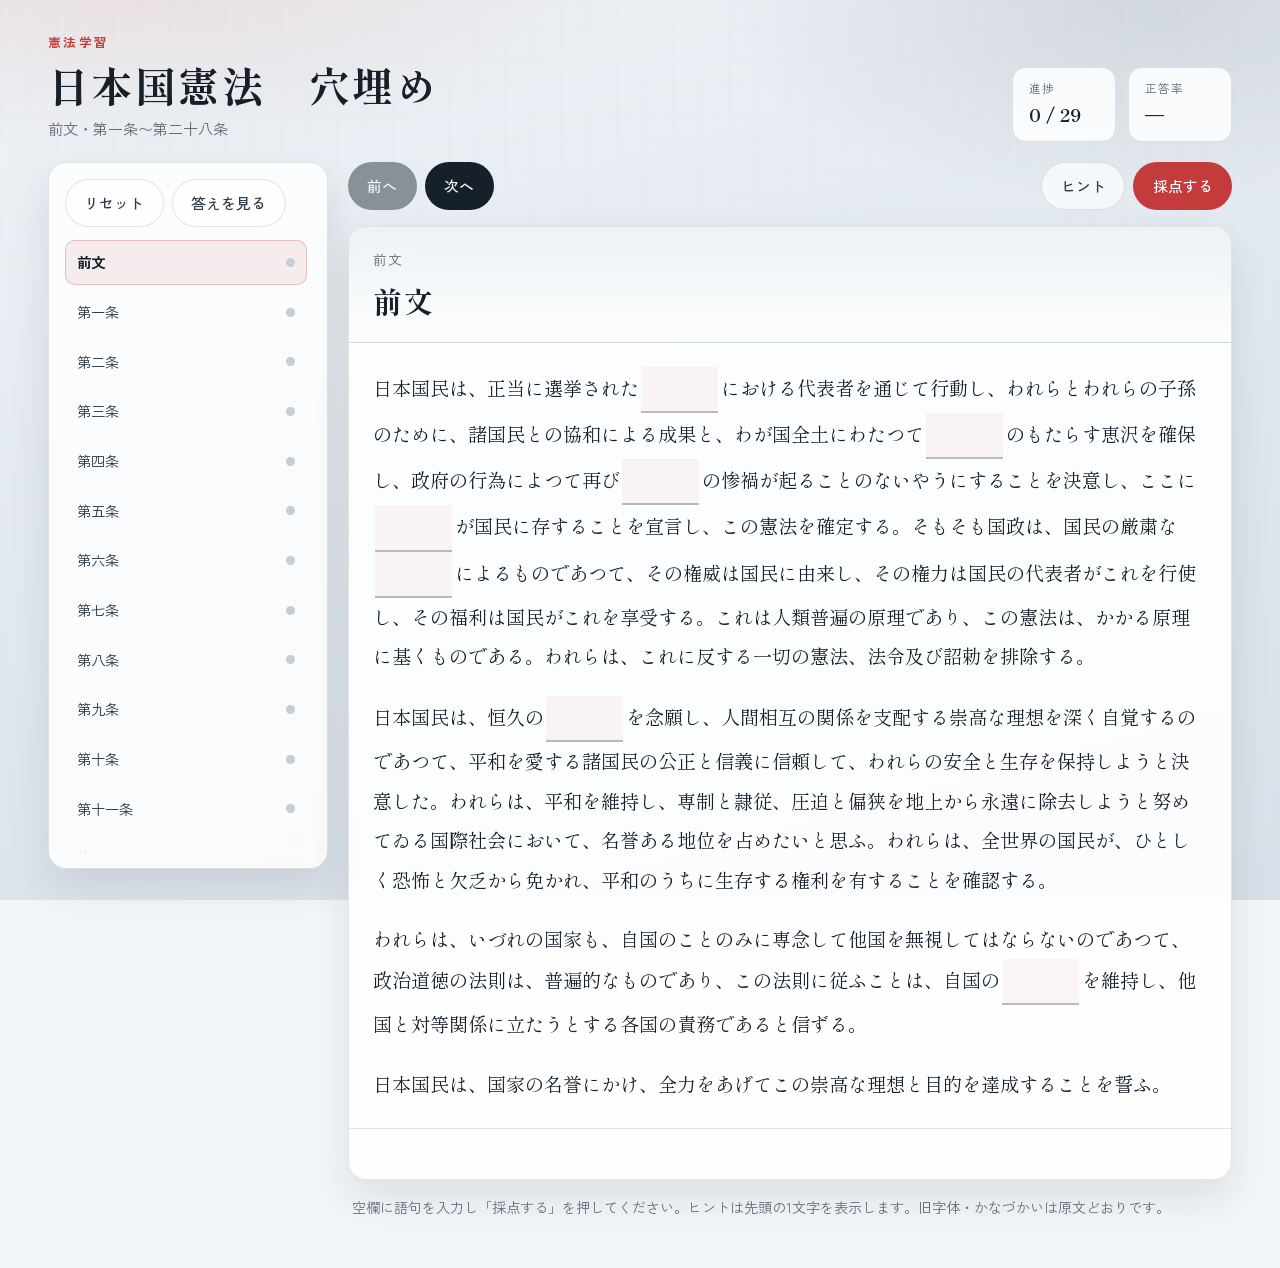
==== index.html @ 5df49789 "ページの作成" ====
<!DOCTYPE html>
<html lang="ja">
<head>
  <meta charset="UTF-8" />
  <meta name="viewport" content="width=device-width, initial-scale=1.0" />
  <title>日本国憲法 穴埋め学習｜第一条〜第二十八条</title>
  <link rel="preconnect" href="https://fonts.googleapis.com" />
  <link rel="preconnect" href="https://fonts.gstatic.com" crossorigin />
  <link href="https://fonts.googleapis.com/css2?family=Shippori+Mincho:wght@400;600;700&family=Zen+Kaku+Gothic+New:wght@400;500;700&display=swap" rel="stylesheet" />
  <link rel="stylesheet" href="style.css" />
</head>
<body>
  <div class="page-bg" aria-hidden="true"></div>

  <header class="site-header">
    <div class="brand">
      <p class="brand-mark">憲法学習</p>
      <h1>日本国憲法　穴埋め</h1>
      <p class="brand-sub">前文・第一条〜第二十八条</p>
    </div>
    <div class="header-stats" aria-live="polite">
      <div class="stat">
        <span class="stat-label">進捗</span>
        <span class="stat-value" id="progress-text">0 / 0</span>
      </div>
      <div class="stat">
        <span class="stat-label">正答率</span>
        <span class="stat-value" id="accuracy-text">—</span>
      </div>
    </div>
  </header>

  <div class="layout">
    <aside class="sidebar" aria-label="条文一覧">
      <div class="sidebar-tools">
        <button type="button" class="btn btn-ghost" id="btn-reset" title="入力と採点をクリア">リセット</button>
        <button type="button" class="btn btn-ghost" id="btn-reveal-all" title="すべての答えを表示">答えを見る</button>
      </div>
      <nav id="article-nav" class="article-nav"></nav>
    </aside>

    <main class="main">
      <section class="toolbar" aria-label="操作">
        <div class="toolbar-left">
          <button type="button" class="btn btn-secondary" id="btn-prev" disabled>前へ</button>
          <button type="button" class="btn btn-secondary" id="btn-next">次へ</button>
        </div>
        <div class="toolbar-right">
          <button type="button" class="btn btn-ghost" id="btn-hint">ヒント</button>
          <button type="button" class="btn btn-primary" id="btn-check">採点する</button>
        </div>
      </section>

      <article class="card" id="quiz-card">
        <header class="card-header">
          <p class="chapter" id="chapter-label"></p>
          <h2 id="article-title"></h2>
        </header>
        <div class="card-body" id="quiz-body"></div>
        <footer class="card-footer">
          <p class="feedback" id="feedback" role="status"></p>
        </footer>
      </article>

      <p class="howto">
        空欄に語句を入力し「採点する」を押してください。ヒントは先頭の1文字を表示します。旧字体・かなづかいは原文どおりです。
      </p>
    </main>
  </div>

  <script src="data.js"></script>
  <script src="app.js"></script>
</body>
</html>
---- style.css ----
:root {
  --ink: #15202b;
  --ink-soft: #2c3a48;
  --muted: #5f6d7a;
  --line: rgba(21, 32, 43, 0.12);
  --paper: #f3f6f8;
  --paper-deep: #e4ebf0;
  --surface: rgba(255, 255, 255, 0.82);
  --accent: #c43b3b;
  --accent-deep: #9e2f2f;
  --ok: #1f7a4c;
  --ok-bg: rgba(31, 122, 76, 0.12);
  --ng: #b42318;
  --ng-bg: rgba(180, 35, 24, 0.1);
  --hint: #8a5a12;
  --shadow: 0 18px 40px rgba(21, 32, 43, 0.1);
  --radius: 18px;
  --font-display: "Shippori Mincho", "Hiragino Mincho ProN", serif;
  --font-ui: "Zen Kaku Gothic New", "Hiragino Sans", sans-serif;
}

*,
*::before,
*::after {
  box-sizing: border-box;
}

html {
  scroll-behavior: smooth;
}

body {
  margin: 0;
  min-height: 100vh;
  color: var(--ink);
  font-family: var(--font-ui);
  background: var(--paper);
  line-height: 1.7;
}

.page-bg {
  position: fixed;
  inset: 0;
  z-index: -1;
  background:
    radial-gradient(ellipse 80% 50% at 10% -10%, rgba(196, 59, 59, 0.14), transparent 55%),
    radial-gradient(ellipse 70% 45% at 90% 0%, rgba(44, 58, 72, 0.12), transparent 50%),
    linear-gradient(165deg, #eef3f6 0%, #e2e9ef 45%, #d7e0e8 100%);
}

.page-bg::after {
  content: "";
  position: absolute;
  inset: 0;
  opacity: 0.35;
  background-image:
    linear-gradient(rgba(21, 32, 43, 0.03) 1px, transparent 1px),
    linear-gradient(90deg, rgba(21, 32, 43, 0.03) 1px, transparent 1px);
  background-size: 28px 28px;
  mask-image: linear-gradient(to bottom, black 0%, transparent 85%);
}

.site-header {
  display: flex;
  flex-wrap: wrap;
  justify-content: space-between;
  gap: 1.25rem;
  align-items: end;
  padding: 2rem clamp(1.25rem, 4vw, 3rem) 1.25rem;
  animation: rise 0.7s ease both;
}

.brand-mark {
  margin: 0 0 0.35rem;
  font-size: 0.78rem;
  letter-spacing: 0.28em;
  text-transform: uppercase;
  color: var(--accent);
  font-weight: 700;
}

.brand h1 {
  margin: 0;
  font-family: var(--font-display);
  font-size: clamp(1.7rem, 4vw, 2.55rem);
  font-weight: 700;
  letter-spacing: 0.06em;
  line-height: 1.25;
}

.brand-sub {
  margin: 0.4rem 0 0;
  color: var(--muted);
  font-size: 0.95rem;
}

.header-stats {
  display: flex;
  gap: 0.75rem;
}

.stat {
  min-width: 6.5rem;
  padding: 0.7rem 1rem;
  border: 1px solid var(--line);
  background: var(--surface);
  backdrop-filter: blur(8px);
  border-radius: 14px;
}

.stat-label {
  display: block;
  font-size: 0.72rem;
  color: var(--muted);
  letter-spacing: 0.08em;
}

.stat-value {
  font-family: var(--font-display);
  font-size: 1.15rem;
  font-weight: 700;
}

.layout {
  display: grid;
  grid-template-columns: minmax(220px, 280px) minmax(0, 1fr);
  gap: 1.25rem;
  padding: 0 clamp(1.25rem, 4vw, 3rem) 3rem;
  align-items: start;
}

.sidebar {
  position: sticky;
  top: 1rem;
  padding: 1rem;
  border: 1px solid var(--line);
  border-radius: var(--radius);
  background: var(--surface);
  backdrop-filter: blur(10px);
  box-shadow: var(--shadow);
  animation: rise 0.8s ease 0.08s both;
}

.sidebar-tools {
  display: flex;
  gap: 0.5rem;
  margin-bottom: 0.85rem;
}

.article-nav {
  display: flex;
  flex-direction: column;
  gap: 0.35rem;
  max-height: min(68vh, 640px);
  overflow: auto;
  padding-right: 0.25rem;
}

.nav-item {
  display: flex;
  align-items: center;
  justify-content: space-between;
  gap: 0.5rem;
  width: 100%;
  padding: 0.55rem 0.7rem;
  border: 1px solid transparent;
  border-radius: 10px;
  background: transparent;
  color: var(--ink-soft);
  font: inherit;
  font-size: 0.9rem;
  text-align: left;
  cursor: pointer;
  transition: background 0.2s ease, border-color 0.2s ease, transform 0.2s ease;
}

.nav-item:hover {
  background: rgba(21, 32, 43, 0.04);
}

.nav-item.active {
  background: rgba(196, 59, 59, 0.08);
  border-color: rgba(196, 59, 59, 0.28);
  color: var(--ink);
  font-weight: 700;
}

.nav-item.done .nav-dot {
  background: var(--ok);
}

.nav-item.partial .nav-dot {
  background: #d4a017;
}

.nav-dot {
  width: 0.55rem;
  height: 0.55rem;
  border-radius: 50%;
  background: #c5ced6;
  flex-shrink: 0;
}

.main {
  animation: rise 0.85s ease 0.12s both;
}

.toolbar {
  display: flex;
  flex-wrap: wrap;
  justify-content: space-between;
  gap: 0.75rem;
  margin-bottom: 1rem;
}

.toolbar-left,
.toolbar-right {
  display: flex;
  flex-wrap: wrap;
  gap: 0.5rem;
}

.btn {
  appearance: none;
  border: 1px solid transparent;
  border-radius: 999px;
  padding: 0.65rem 1.15rem;
  font: inherit;
  font-size: 0.92rem;
  font-weight: 500;
  cursor: pointer;
  transition: transform 0.15s ease, background 0.2s ease, border-color 0.2s ease, opacity 0.2s ease;
}

.btn:hover:not(:disabled) {
  transform: translateY(-1px);
}

.btn:disabled {
  opacity: 0.45;
  cursor: not-allowed;
}

.btn-primary {
  background: var(--accent);
  color: #fff;
}

.btn-primary:hover:not(:disabled) {
  background: var(--accent-deep);
}

.btn-secondary {
  background: var(--ink);
  color: #fff;
}

.btn-ghost {
  background: rgba(255, 255, 255, 0.65);
  border-color: var(--line);
  color: var(--ink-soft);
}

.card {
  border: 1px solid var(--line);
  border-radius: var(--radius);
  background: rgba(255, 255, 255, 0.9);
  box-shadow: var(--shadow);
  overflow: hidden;
}

.card-header {
  padding: 1.35rem 1.5rem 1rem;
  border-bottom: 1px solid var(--line);
  background: linear-gradient(180deg, rgba(228, 235, 240, 0.65), transparent);
}

.chapter {
  margin: 0 0 0.35rem;
  color: var(--muted);
  font-size: 0.85rem;
  letter-spacing: 0.06em;
}

.card-header h2 {
  margin: 0;
  font-family: var(--font-display);
  font-size: clamp(1.35rem, 3vw, 1.8rem);
  letter-spacing: 0.08em;
}

.card-body {
  padding: 1.5rem;
  font-family: var(--font-display);
  font-size: clamp(1.05rem, 2.2vw, 1.2rem);
  line-height: 2.05;
}

.passage {
  margin: 0 0 1.25rem;
}

.passage:last-child {
  margin-bottom: 0;
}

.clause-label {
  display: inline-block;
  margin-right: 0.4rem;
  padding: 0.05rem 0.45rem;
  border-radius: 6px;
  background: var(--paper-deep);
  color: var(--ink-soft);
  font-family: var(--font-ui);
  font-size: 0.78rem;
  font-weight: 700;
  vertical-align: middle;
}

.blank {
  display: inline-flex;
  align-items: center;
  margin: 0 0.15rem;
  vertical-align: baseline;
}

.blank input {
  width: var(--blank-width, 7.5rem);
  min-width: 4.5rem;
  max-width: 100%;
  padding: 0.15rem 0.45rem;
  border: none;
  border-bottom: 2px solid rgba(21, 32, 43, 0.28);
  border-radius: 0;
  background: rgba(196, 59, 59, 0.05);
  color: var(--ink);
  font: inherit;
  font-size: 1em;
  text-align: center;
  transition: border-color 0.2s ease, background 0.2s ease, box-shadow 0.2s ease;
}

.blank input:focus {
  outline: none;
  border-bottom-color: var(--accent);
  background: rgba(196, 59, 59, 0.08);
  box-shadow: 0 6px 16px rgba(196, 59, 59, 0.08);
}

.blank.correct input {
  border-bottom-color: var(--ok);
  background: var(--ok-bg);
  color: var(--ok);
}

.blank.incorrect input {
  border-bottom-color: var(--ng);
  background: var(--ng-bg);
  color: var(--ng);
}

.blank.hinted input {
  border-bottom-color: #d4a017;
  background: rgba(212, 160, 23, 0.12);
}

.blank.revealed input {
  border-bottom-color: var(--ink-soft);
  background: rgba(21, 32, 43, 0.05);
  color: var(--ink);
}

.card-footer {
  min-height: 3.2rem;
  padding: 0.85rem 1.5rem 1.2rem;
  border-top: 1px solid var(--line);
}

.feedback {
  margin: 0;
  font-size: 0.95rem;
  color: var(--muted);
}

.feedback.ok {
  color: var(--ok);
  font-weight: 700;
}

.feedback.ng {
  color: var(--ng);
  font-weight: 700;
}

.howto {
  margin: 1rem 0.25rem 0;
  color: var(--muted);
  font-size: 0.88rem;
}

@keyframes rise {
  from {
    opacity: 0;
    transform: translateY(12px);
  }
  to {
    opacity: 1;
    transform: translateY(0);
  }
}

@media (max-width: 860px) {
  .layout {
    grid-template-columns: 1fr;
  }

  .sidebar {
    position: static;
  }

  .article-nav {
    display: grid;
    grid-template-columns: repeat(auto-fill, minmax(7.5rem, 1fr));
    max-height: none;
  }

  .nav-item {
    font-size: 0.82rem;
  }
}

@media (max-width: 520px) {
  .site-header {
    padding-top: 1.4rem;
  }

  .header-stats {
    width: 100%;
  }

  .stat {
    flex: 1;
  }

  .card-body {
    padding: 1.15rem;
  }

  .btn {
    padding: 0.6rem 0.95rem;
  }
}
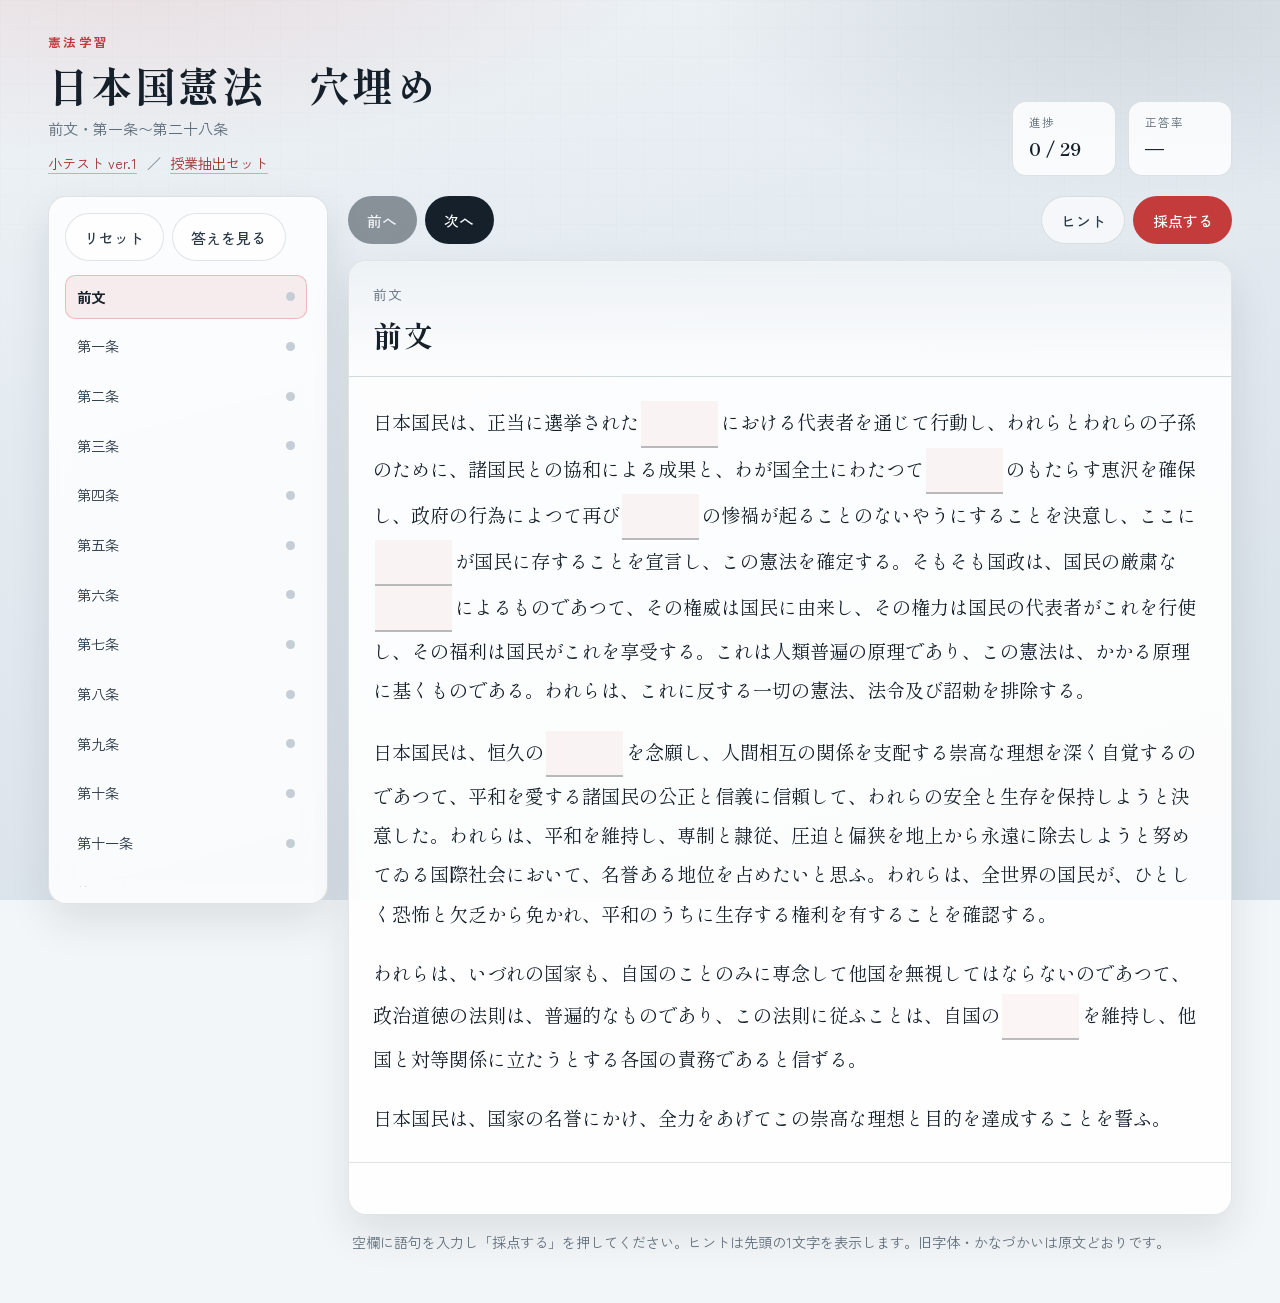
==== commit 86361d85: "テスト用" ====
--- a/index.html
+++ b/index.html
@@ -17,6 +17,11 @@
       <p class="brand-mark">憲法学習</p>
       <h1>日本国憲法　穴埋め</h1>
       <p class="brand-sub">前文・第一条〜第二十八条</p>
+      <p class="pack-nav">
+        <a href="quiz.html">小テスト ver.1</a>
+        <span class="pack-sep" aria-hidden="true">／</span>
+        <a href="study.html">授業抽出セット</a>
+      </p>
     </div>
     <div class="header-stats" aria-live="polite">
       <div class="stat">
--- a/style.css
+++ b/style.css
@@ -94,6 +94,23 @@
   font-size: 0.95rem;
 }
 
+.pack-nav {
+  margin: 0.65rem 0 0;
+  font-size: 0.88rem;
+}
+
+.pack-nav a {
+  color: var(--accent-deep);
+  text-decoration: none;
+  border-bottom: 1px solid rgba(158, 47, 47, 0.35);
+  transition: border-color 0.2s ease, color 0.2s ease;
+}
+
+.pack-nav a:hover {
+  color: var(--accent);
+  border-bottom-color: var(--accent);
+}
+
 .header-stats {
   display: flex;
   gap: 0.75rem;
@@ -450,3 +467,331 @@
     padding: 0.6rem 0.95rem;
   }
 }
+
+/* —— 憲法条文 小テスト —— */
+.test-page .test-header {
+  align-items: stretch;
+}
+
+.pack-sep {
+  margin: 0 0.35rem;
+  color: var(--muted);
+}
+
+.score-box {
+  min-width: 8.5rem;
+  padding: 0.85rem 1.1rem 1rem;
+  border: 2px solid rgba(196, 59, 59, 0.45);
+  border-radius: 14px;
+  background: rgba(255, 255, 255, 0.9);
+  box-shadow: var(--shadow);
+  text-align: center;
+  align-self: center;
+  transition: transform 0.25s ease, box-shadow 0.25s ease;
+}
+
+.score-box.pulse {
+  transform: scale(1.04);
+  box-shadow: 0 10px 28px rgba(196, 59, 59, 0.22);
+}
+
+.score-label {
+  display: block;
+  font-size: 0.75rem;
+  letter-spacing: 0.2em;
+  color: var(--accent);
+  font-weight: 700;
+}
+
+.score-line {
+  display: flex;
+  align-items: baseline;
+  justify-content: center;
+  gap: 0.2rem;
+  margin-top: 0.2rem;
+  font-family: var(--font-display);
+}
+
+.score-value {
+  font-size: 2rem;
+  font-weight: 700;
+  color: var(--muted);
+  min-width: 1.6em;
+}
+
+.score-value.scored {
+  color: var(--accent);
+}
+
+.score-slash,
+.score-max {
+  font-size: 1.25rem;
+  color: var(--ink-soft);
+}
+
+.test-meta {
+  display: flex;
+  flex-wrap: wrap;
+  gap: 0.85rem 1.25rem;
+  align-items: center;
+  padding: 0 clamp(1.25rem, 4vw, 3rem) 1rem;
+  animation: rise 0.75s ease 0.05s both;
+}
+
+.meta-field {
+  display: inline-flex;
+  align-items: center;
+  gap: 0.25rem;
+  color: var(--ink-soft);
+  font-size: 0.95rem;
+}
+
+.meta-input {
+  border: none;
+  border-bottom: 1.5px solid rgba(21, 32, 43, 0.28);
+  background: rgba(255, 255, 255, 0.55);
+  color: var(--ink);
+  font: inherit;
+  font-family: var(--font-display);
+  text-align: center;
+  padding: 0.15rem 0.35rem;
+}
+
+.meta-input:focus {
+  outline: none;
+  border-bottom-color: var(--accent);
+  background: rgba(196, 59, 59, 0.06);
+}
+
+.meta-class,
+.meta-number {
+  width: 2.8rem;
+}
+
+.meta-name {
+  width: min(14rem, 42vw);
+  text-align: left;
+}
+
+.meta-name-field {
+  gap: 0.45rem;
+}
+
+.test-toolbar {
+  padding: 0 clamp(1.25rem, 4vw, 3rem);
+  margin-bottom: 1rem;
+  animation: rise 0.8s ease 0.08s both;
+}
+
+.test-layout {
+  display: grid;
+  grid-template-columns: minmax(0, 1fr) minmax(240px, 300px);
+  gap: 1.25rem;
+  padding: 0 clamp(1.25rem, 4vw, 3rem) 3rem;
+  align-items: start;
+  animation: rise 0.85s ease 0.12s both;
+}
+
+.test-exam .card-body {
+  padding: 1.35rem 1.5rem 0.5rem;
+}
+
+.exam-article {
+  margin-bottom: 1.35rem;
+  padding-bottom: 1.1rem;
+  border-bottom: 1px dashed var(--line);
+}
+
+.exam-article:last-child {
+  border-bottom: none;
+  margin-bottom: 0.5rem;
+}
+
+.exam-article-title {
+  margin: 0 0 0.45rem;
+  font-family: var(--font-display);
+  font-size: 1.05rem;
+  letter-spacing: 0.08em;
+  color: var(--accent-deep);
+}
+
+.test-blank {
+  position: relative;
+  flex-wrap: wrap;
+  gap: 0.15rem 0.25rem;
+  margin: 0 0.1rem;
+}
+
+.test-blank .blank-mark {
+  font-family: var(--font-ui);
+  font-size: 0.78rem;
+  font-weight: 700;
+  color: var(--accent);
+  line-height: 1;
+  margin-right: 0.1rem;
+}
+
+.test-blank.blank-echo {
+  display: inline-flex;
+  align-items: center;
+  min-width: 2.2em;
+  padding: 0 0.2rem;
+  border-bottom: 2px dotted rgba(21, 32, 43, 0.22);
+  vertical-align: baseline;
+}
+
+.test-blank .blank-correction {
+  font-family: var(--font-ui);
+  font-size: 0.82rem;
+  font-weight: 700;
+  color: var(--ng);
+  margin-left: 0.15rem;
+}
+
+.test-sheet {
+  position: sticky;
+  top: 1rem;
+  overflow: hidden;
+}
+
+.sheet-header {
+  display: flex;
+  justify-content: space-between;
+  align-items: baseline;
+  padding: 1rem 1.1rem 0.75rem;
+  border-bottom: 1px solid var(--line);
+  background: linear-gradient(180deg, rgba(228, 235, 240, 0.65), transparent);
+}
+
+.sheet-header h2 {
+  margin: 0;
+  font-family: var(--font-display);
+  font-size: 1.15rem;
+  letter-spacing: 0.08em;
+}
+
+.sheet-header p {
+  margin: 0;
+  color: var(--muted);
+  font-size: 0.82rem;
+}
+
+.sheet-grid {
+  display: flex;
+  flex-direction: column;
+  gap: 0.35rem;
+  padding: 0.85rem 1rem 1.1rem;
+  max-height: min(72vh, 760px);
+  overflow: auto;
+}
+
+.sheet-row {
+  display: grid;
+  grid-template-columns: 1.6rem minmax(0, 1fr) 1.1rem;
+  grid-template-rows: auto auto;
+  column-gap: 0.35rem;
+  row-gap: 0.1rem;
+  align-items: center;
+  padding: 0.3rem 0.35rem;
+  border-radius: 8px;
+  transition: background 0.2s ease;
+}
+
+.sheet-row.correct {
+  background: var(--ok-bg);
+}
+
+.sheet-row.incorrect {
+  background: var(--ng-bg);
+}
+
+.sheet-row.revealed {
+  background: rgba(21, 32, 43, 0.05);
+}
+
+.sheet-num {
+  font-weight: 700;
+  color: var(--accent);
+  font-size: 0.9rem;
+}
+
+.sheet-row input {
+  width: 100%;
+  border: none;
+  border-bottom: 1.5px solid rgba(21, 32, 43, 0.22);
+  background: transparent;
+  color: var(--ink);
+  font: inherit;
+  font-family: var(--font-display);
+  font-size: 0.92rem;
+  padding: 0.15rem 0.2rem;
+}
+
+.sheet-row input:focus {
+  outline: none;
+  border-bottom-color: var(--accent);
+}
+
+.sheet-row.correct input {
+  color: var(--ok);
+  border-bottom-color: var(--ok);
+}
+
+.sheet-row.incorrect input {
+  color: var(--ng);
+  border-bottom-color: var(--ng);
+}
+
+.sheet-mark {
+  text-align: center;
+  font-weight: 700;
+  font-size: 1rem;
+  line-height: 1;
+}
+
+.sheet-row.correct .sheet-mark,
+.sheet-row.revealed .sheet-mark {
+  color: var(--ok);
+}
+
+.sheet-row.incorrect .sheet-mark {
+  color: var(--ng);
+}
+
+.sheet-correction {
+  grid-column: 2 / -1;
+  font-size: 0.78rem;
+  font-weight: 700;
+  color: var(--ng);
+  min-height: 0.9em;
+}
+
+@media (max-width: 960px) {
+  .test-layout {
+    grid-template-columns: 1fr;
+  }
+
+  .test-sheet {
+    position: static;
+  }
+
+  .sheet-grid {
+    display: grid;
+    grid-template-columns: repeat(auto-fill, minmax(12rem, 1fr));
+    max-height: none;
+  }
+}
+
+@media (max-width: 520px) {
+  .test-meta {
+    gap: 0.65rem 0.85rem;
+  }
+
+  .meta-name {
+    width: min(12rem, 55vw);
+  }
+
+  .score-box {
+    width: 100%;
+  }
+}
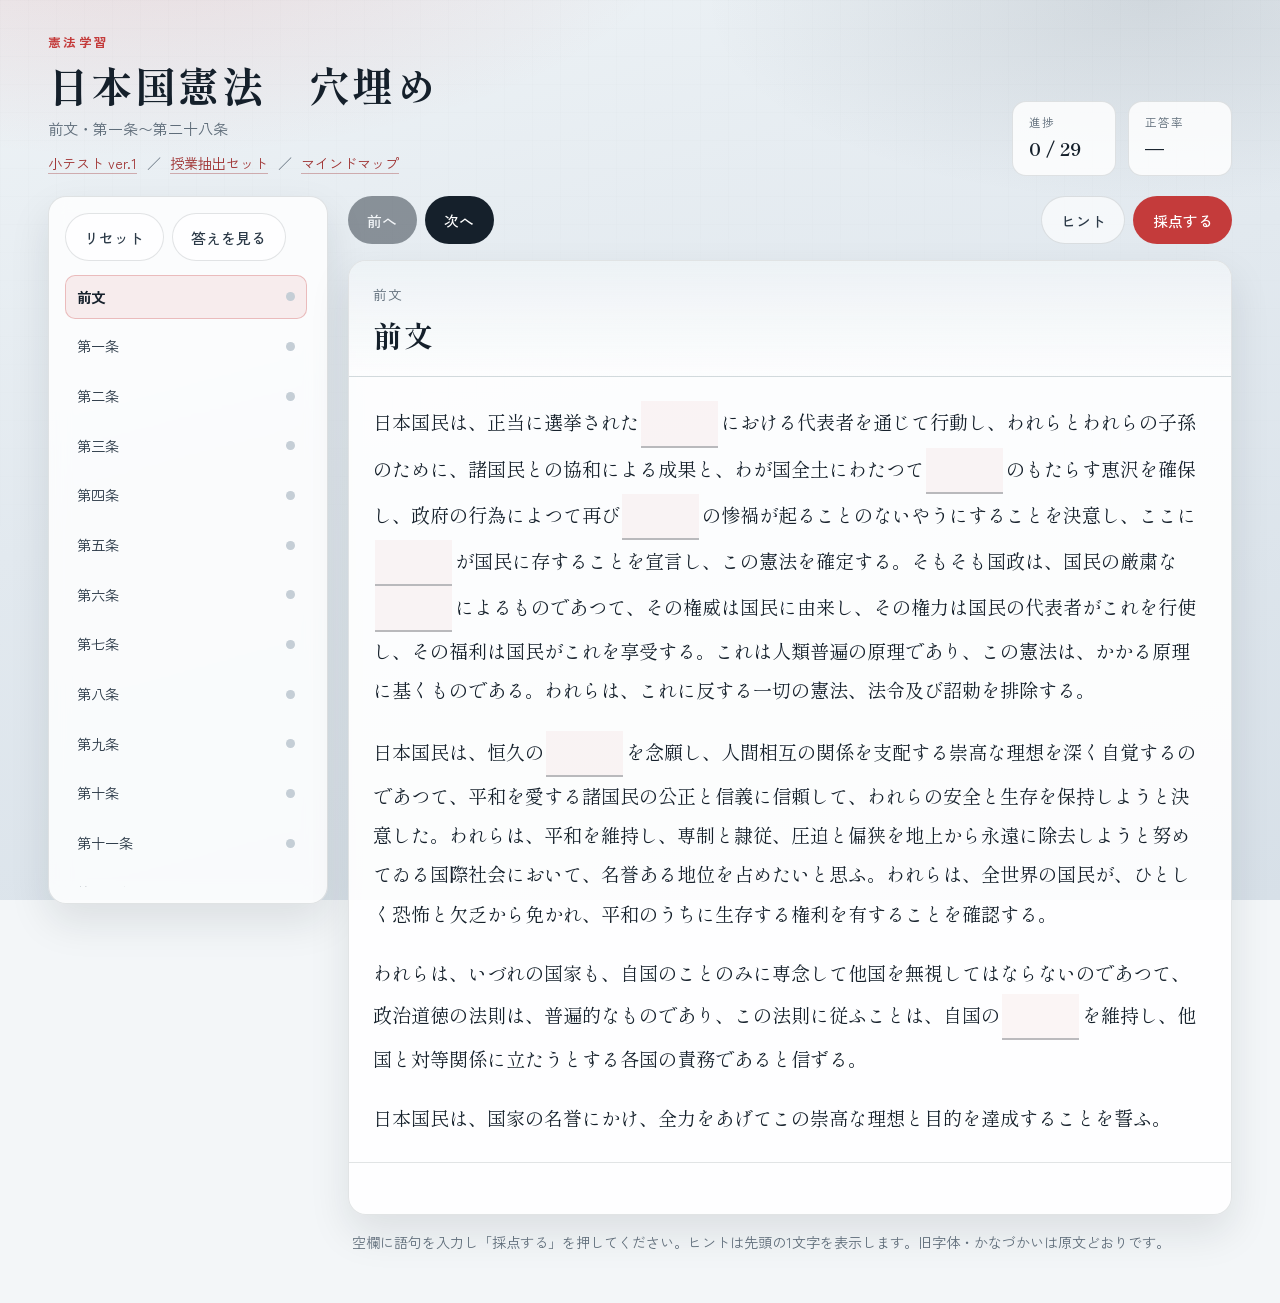
==== commit 0d930730: "日本国憲法のマインドマップを追加する 前文から第103条まで、中心から左右に枝が開く図を map.html に置いた。節を押すと先の枝が開き、検索と授業箇所の印から条文へ辿れる。  Co-author" ====
--- a/index.html
+++ b/index.html
@@ -21,6 +21,8 @@
         <a href="quiz.html">小テスト ver.1</a>
         <span class="pack-sep" aria-hidden="true">／</span>
         <a href="study.html">授業抽出セット</a>
+        <span class="pack-sep" aria-hidden="true">／</span>
+        <a href="map.html">マインドマップ</a>
       </p>
     </div>
     <div class="header-stats" aria-live="polite">
--- a/style.css
+++ b/style.css
@@ -795,3 +795,462 @@
     width: 100%;
   }
 }
+
+.map-page {
+  height: 100vh;
+  overflow: hidden;
+  display: flex;
+  flex-direction: column;
+}
+
+.map-page .site-header {
+  flex-shrink: 0;
+  padding-top: 1.05rem;
+  padding-bottom: 0.65rem;
+}
+
+.map-page .brand h1 {
+  font-size: clamp(1.45rem, 3vw, 2rem);
+}
+
+.map-page .howto {
+  flex-shrink: 0;
+  margin: 0.45rem 0 0;
+}
+
+.map-shell {
+  flex: 1;
+  min-height: 0;
+  display: flex;
+  flex-direction: column;
+  padding: 0 clamp(1.25rem, 4vw, 3rem) 0.85rem;
+}
+
+.map-toolbar {
+  display: flex;
+  flex-direction: column;
+  gap: 0.55rem;
+  flex-shrink: 0;
+  margin-bottom: 0.7rem;
+}
+
+.map-toolbar-row {
+  display: flex;
+  flex-wrap: wrap;
+  justify-content: space-between;
+  align-items: center;
+  gap: 0.75rem;
+}
+
+.map-crumbs {
+  display: flex;
+  flex-wrap: wrap;
+  align-items: center;
+  gap: 0.35rem;
+  min-height: 2.4rem;
+}
+
+.crumb {
+  appearance: none;
+  border: 1px solid transparent;
+  background: rgba(255, 255, 255, 0.7);
+  color: var(--ink-soft);
+  font: inherit;
+  font-size: 0.86rem;
+  border-radius: 999px;
+  padding: 0.28rem 0.7rem;
+  cursor: pointer;
+}
+
+.crumb:hover {
+  border-color: var(--line);
+}
+
+.crumb.is-current {
+  background: var(--ink);
+  color: #fff;
+  font-weight: 700;
+}
+
+.crumb-sep {
+  color: var(--muted);
+  font-size: 0.9rem;
+}
+
+.map-tools {
+  display: flex;
+  flex-wrap: wrap;
+  gap: 0.45rem;
+}
+
+.map-tools .btn {
+  padding: 0.45rem 0.85rem;
+}
+
+.map-search {
+  position: relative;
+  max-width: 36rem;
+}
+
+.map-search input {
+  width: 100%;
+  padding: 0.7rem 0.9rem;
+  border: 1px solid var(--line);
+  border-radius: 12px;
+  background: rgba(255, 255, 255, 0.88);
+  color: var(--ink);
+  font: inherit;
+  font-size: 0.95rem;
+}
+
+.map-search input:focus {
+  outline: 2px solid rgba(196, 59, 59, 0.35);
+  border-color: transparent;
+}
+
+.map-hits {
+  position: absolute;
+  z-index: 5;
+  top: calc(100% + 0.35rem);
+  left: 0;
+  right: 0;
+  margin: 0;
+  padding: 0.35rem;
+  list-style: none;
+  border: 1px solid var(--line);
+  border-radius: 12px;
+  background: #fff;
+  box-shadow: var(--shadow);
+}
+
+.map-hits button {
+  display: flex;
+  justify-content: space-between;
+  gap: 0.75rem;
+  width: 100%;
+  padding: 0.45rem 0.6rem;
+  border: 0;
+  border-radius: 8px;
+  background: transparent;
+  color: var(--ink);
+  font: inherit;
+  text-align: left;
+  cursor: pointer;
+}
+
+.map-hits button span {
+  color: var(--muted);
+  font-size: 0.82rem;
+  white-space: nowrap;
+}
+
+.map-hits button:hover {
+  background: rgba(196, 59, 59, 0.08);
+}
+
+.map-hit-empty {
+  padding: 0.55rem 0.7rem;
+  color: var(--muted);
+  font-size: 0.88rem;
+}
+
+.map-stage {
+  flex: 1;
+  min-height: 0;
+  display: grid;
+  grid-template-columns: minmax(0, 1fr) minmax(280px, 360px);
+  gap: 1rem;
+  align-items: stretch;
+}
+
+.map-viewport {
+  position: relative;
+  height: 100%;
+  min-height: 0;
+  overflow: hidden;
+  border: 1px solid var(--line);
+  border-radius: var(--radius);
+  background:
+    linear-gradient(180deg, rgba(255, 255, 255, 0.55), rgba(255, 255, 255, 0.28)),
+    repeating-linear-gradient(0deg, transparent, transparent 27px, rgba(21, 32, 43, 0.035) 28px),
+    repeating-linear-gradient(90deg, transparent, transparent 27px, rgba(21, 32, 43, 0.035) 28px);
+  cursor: grab;
+  touch-action: none;
+  box-shadow: var(--shadow);
+}
+
+.map-viewport.is-dragging {
+  cursor: grabbing;
+}
+
+.map-hint {
+  position: absolute;
+  z-index: 2;
+  left: 0.9rem;
+  bottom: 0.75rem;
+  margin: 0;
+  color: var(--muted);
+  font-size: 0.75rem;
+  pointer-events: none;
+}
+
+.map-world {
+  position: absolute;
+  top: 0;
+  left: 0;
+  transform-origin: 0 0;
+}
+
+.map-edges {
+  position: absolute;
+  inset: 0;
+  overflow: visible;
+  pointer-events: none;
+}
+
+.map-edge {
+  fill: none;
+  stroke: rgba(21, 32, 43, 0.28);
+  stroke-width: 1.6;
+  stroke-linecap: round;
+}
+
+.map-edge.is-active {
+  stroke: var(--accent);
+  stroke-width: 2.25;
+}
+
+.map-node {
+  position: absolute;
+  display: flex;
+  flex-direction: column;
+  justify-content: center;
+  gap: 0.1rem;
+  margin: 0;
+  padding: 0.45rem 2.15rem 0.45rem 0.85rem;
+  border: 1px solid var(--line);
+  border-radius: 14px;
+  background: rgba(255, 255, 255, 0.96);
+  color: var(--ink);
+  font: inherit;
+  text-align: left;
+  cursor: pointer;
+  box-shadow: 0 8px 18px rgba(21, 32, 43, 0.06);
+}
+
+.map-node:hover {
+  border-color: rgba(196, 59, 59, 0.45);
+}
+
+.map-node-label {
+  font-weight: 700;
+  font-size: 0.92rem;
+  line-height: 1.3;
+  letter-spacing: 0.02em;
+}
+
+.map-node-hint {
+  color: var(--muted);
+  font-size: 0.72rem;
+  line-height: 1.3;
+  white-space: nowrap;
+  overflow: hidden;
+  text-overflow: ellipsis;
+}
+
+.map-node.kind-chapter .map-node-label,
+.map-node.is-root .map-node-label {
+  font-family: var(--font-display);
+  letter-spacing: 0.04em;
+}
+
+.map-node.kind-chapter,
+.map-node.kind-preamble,
+.map-node.kind-principle {
+  border-left: 4px solid var(--ink);
+}
+
+.map-node.kind-preamble,
+.map-node.kind-principle {
+  border-left-color: var(--accent);
+}
+
+.map-node.is-on-path {
+  border-color: rgba(196, 59, 59, 0.45);
+}
+
+.map-node.is-selected {
+  background: #fff8f7;
+  border-color: var(--accent);
+  box-shadow: 0 0 0 3px rgba(196, 59, 59, 0.14);
+}
+
+.map-node.is-root {
+  background: var(--ink);
+  color: #fff;
+  border-color: var(--ink);
+  border-left-color: var(--ink);
+}
+
+.map-node.is-root .map-node-label {
+  font-size: 1.05rem;
+}
+
+.map-node.is-root .map-node-hint {
+  color: rgba(255, 255, 255, 0.72);
+}
+
+.map-node.is-root.is-selected {
+  background: var(--ink);
+  border-color: var(--accent);
+  box-shadow: 0 0 0 3px rgba(196, 59, 59, 0.35);
+}
+
+.map-node-count {
+  position: absolute;
+  right: 0.45rem;
+  bottom: 0.4rem;
+  min-width: 1.35rem;
+  padding: 0.05rem 0.3rem;
+  border-radius: 999px;
+  background: var(--paper-deep);
+  color: var(--ink-soft);
+  font-size: 0.68rem;
+  font-weight: 700;
+  text-align: center;
+  line-height: 1.4;
+}
+
+.map-node.is-root .map-node-count {
+  background: rgba(255, 255, 255, 0.16);
+  color: #fff;
+}
+
+.map-node-study {
+  position: absolute;
+  top: 0.35rem;
+  right: 0.45rem;
+  color: var(--accent);
+  font-size: 0.62rem;
+  font-weight: 700;
+  letter-spacing: 0.08em;
+}
+
+.map-node.is-root .map-node-study {
+  color: #fff;
+}
+
+.map-detail {
+  height: 100%;
+  min-height: 0;
+  overflow: auto;
+  padding: 1.2rem 1.2rem 1rem;
+}
+
+.map-detail h2 {
+  margin: 0 0 0.75rem;
+  font-family: var(--font-display);
+  font-size: 1.45rem;
+  letter-spacing: 0.06em;
+  line-height: 1.35;
+}
+
+.map-body {
+  margin: 0;
+  font-size: 0.95rem;
+  line-height: 1.75;
+}
+
+.map-quote {
+  margin: 0.9rem 0 0;
+  padding: 0.75rem 0.85rem;
+  border-left: 3px solid var(--accent);
+  background: rgba(196, 59, 59, 0.06);
+  color: var(--ink-soft);
+  font-family: var(--font-display);
+  font-size: 0.98rem;
+  line-height: 1.8;
+}
+
+.map-see {
+  margin-top: 0.9rem;
+}
+
+.map-child-label {
+  margin: 1rem 0 0.4rem;
+  color: var(--muted);
+  font-size: 0.78rem;
+  letter-spacing: 0.08em;
+}
+
+.map-child-list {
+  display: flex;
+  flex-direction: column;
+  gap: 0.35rem;
+}
+
+.map-child {
+  display: flex;
+  justify-content: space-between;
+  gap: 0.6rem;
+  width: 100%;
+  padding: 0.45rem 0.65rem;
+  border: 1px solid var(--line);
+  border-radius: 10px;
+  background: rgba(255, 255, 255, 0.7);
+  color: var(--ink);
+  font: inherit;
+  font-size: 0.88rem;
+  text-align: left;
+  cursor: pointer;
+}
+
+.map-child small {
+  color: var(--muted);
+  font-size: 0.75rem;
+  white-space: nowrap;
+}
+
+.map-child:hover {
+  border-color: rgba(196, 59, 59, 0.4);
+}
+
+.map-detail-foot {
+  margin: 1rem 0 0;
+  color: var(--muted);
+  font-size: 0.8rem;
+}
+
+.map-detail-foot a {
+  color: var(--accent-deep);
+}
+
+@media (max-width: 960px) {
+  .map-page {
+    height: auto;
+    overflow: auto;
+  }
+
+  .map-stage {
+    display: grid;
+    grid-template-columns: 1fr;
+    flex: none;
+  }
+
+  .map-viewport {
+    height: 70vh;
+    min-height: 420px;
+  }
+
+  .map-detail {
+    height: auto;
+    max-height: none;
+  }
+}
+
+@media (prefers-reduced-motion: reduce) {
+  .map-node,
+  .map-world {
+    transition: none;
+  }
+}
